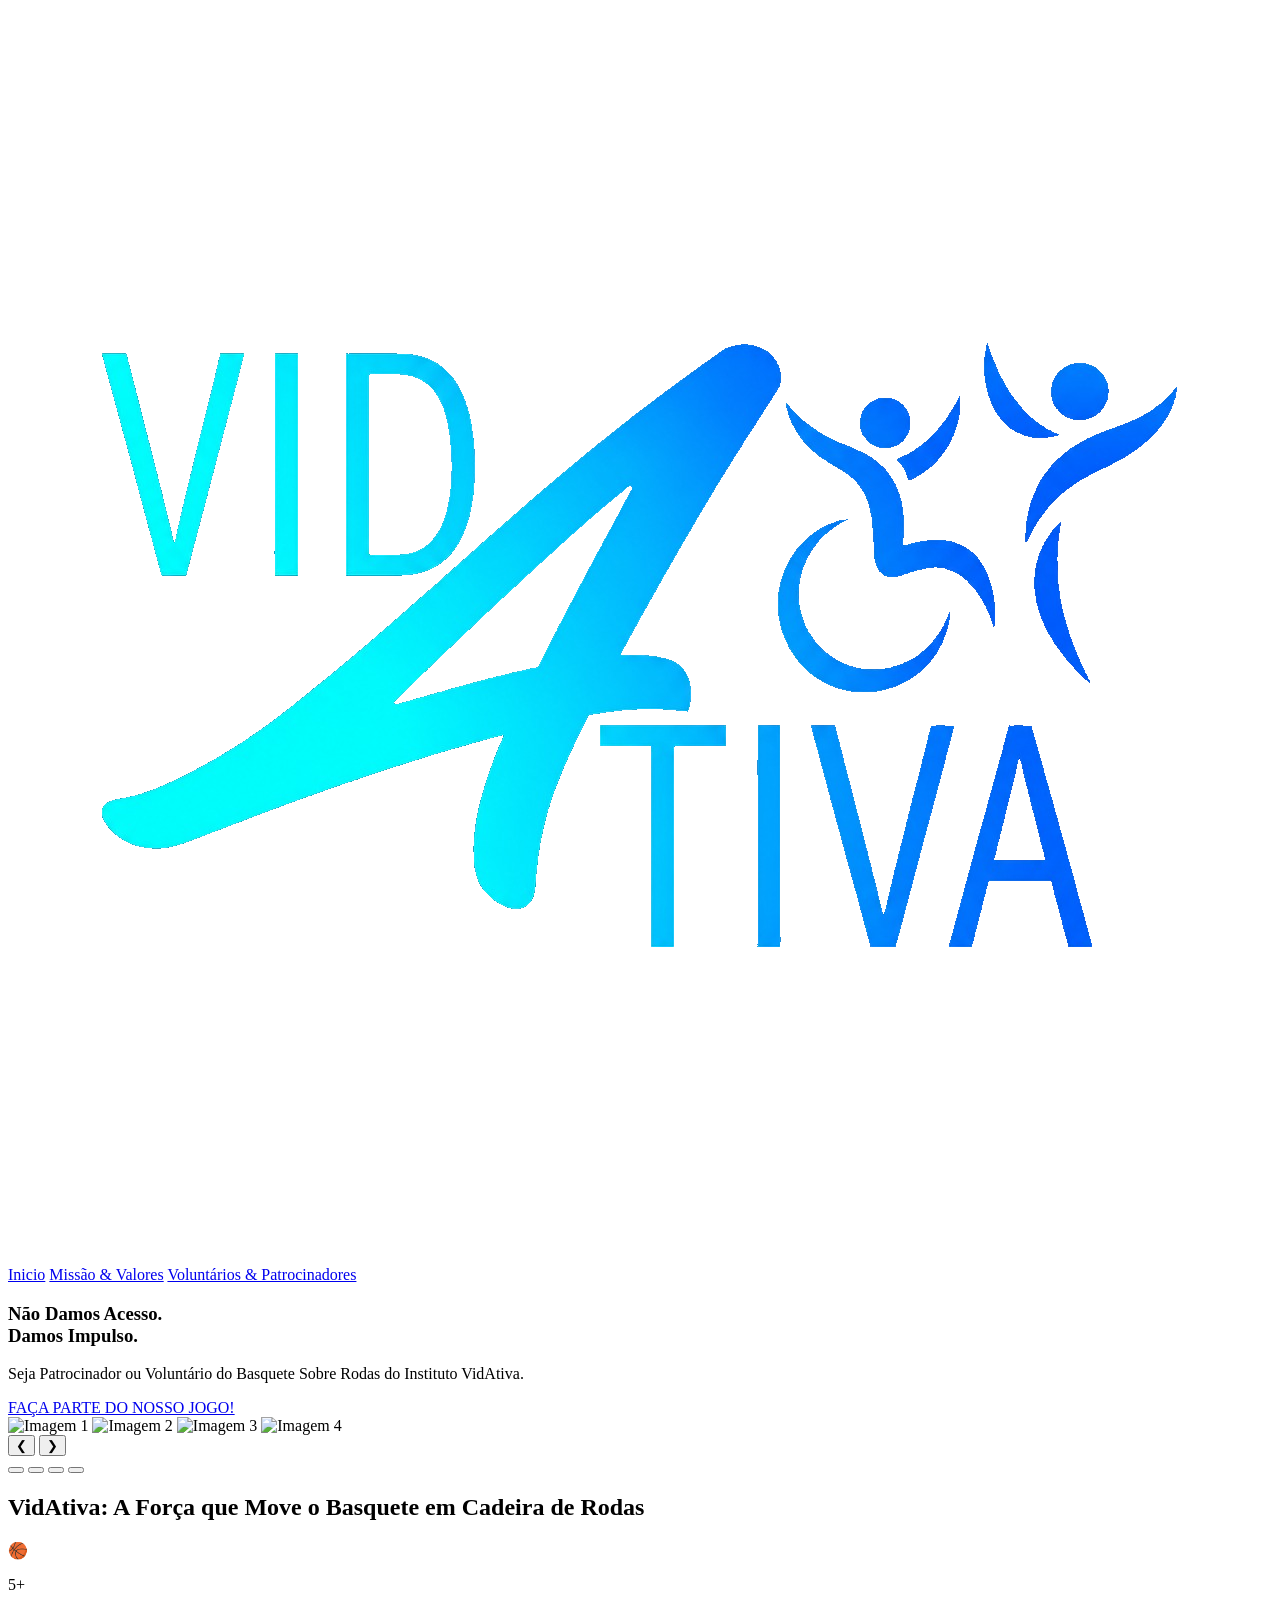
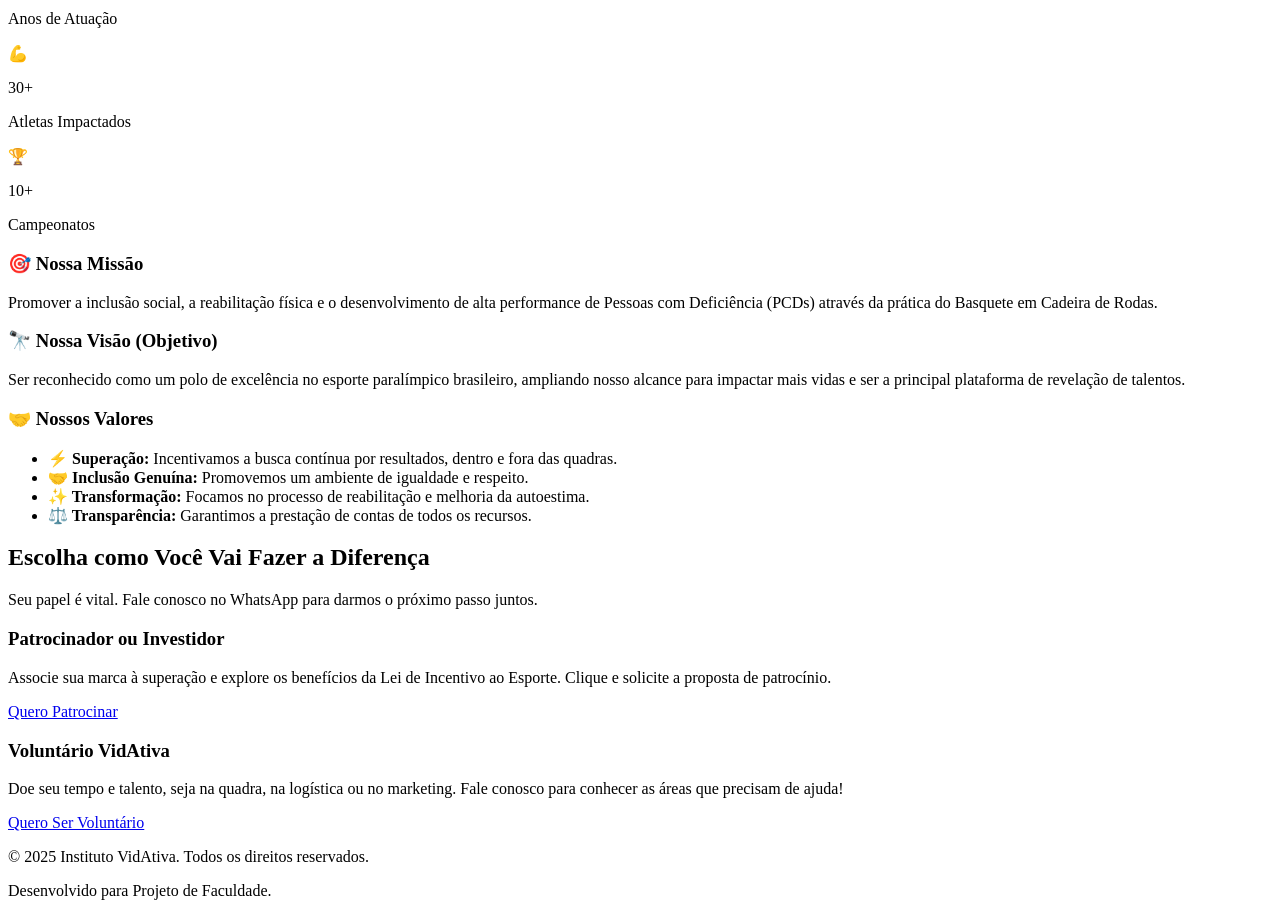
==== landing_page/index.html @ 42d29e3f "ajustando images" ====
<!DOCTYPE html>
<html lang="pt-BR">
<head>
    <meta charset="UTF-8">
    <meta name="viewport" content="width=device-width, initial-scale=1.0">
    <title>Instituto VidAtiva - Basquete Sobre Rodas</title>
    <link rel="icon" type="image/png" href="../images/vidativa.png">
    <link rel="stylesheet" href="styles.css">
    <link href="Montserrat" rel="stylesheet">
</head>
<body>

    <header class="header">
        <div class="logo">
            <a href="#" id="home">
                <img src="../images/vidativa.png" alt="logo">
            </a>
            <nav class="nav-menu">
                <a href="#inicio" class="nav-link">Inicio</a>
                <a href="#missao" class="nav-link">Missão & Valores</a>
                <a href="#inscricao" class="nav-link">Voluntários & Patrocinadores</a>
            </nav> 
        </div>
    </header>


    <section class="hero-section">
        <section id="inicio">
            <div class="hero-content">
                        <h1 class="hero-title">Não Damos Acesso.<br>Damos Impulso.</h1>
                        <p class="hero-subtitle">Seja Patrocinador ou Voluntário do Basquete Sobre Rodas do Instituto VidAtiva.</p>
                        <a href="#inscricao" class="cta-button">FAÇA PARTE DO NOSSO JOGO!</a>
            </section>
        </div>
        
        <div class="carousel-container">
                <div class="carousel-track">
                <!-- Solicitar as fotos ao Aldo, e colocar nessa Div do carousel -->
                <img src="https://picsum.photos/800/400?random=1" alt="Imagem 1" class="carousel-slide">
                <img src="https://picsum.photos/800/400?random=2" alt="Imagem 2" class="carousel-slide">
                <img src="https://picsum.photos/800/400?random=3" alt="Imagem 3" class="carousel-slide">
                <img src="https://picsum.photos/800/400?random=4" alt="Imagem 4" class="carousel-slide">
            </div>
            
            <div class="button-carousel">
                <button class="carousel-btn prev-btn">&#10094;</button>
                <button class="carousel-btn next-btn">&#10095;</button>
            </div>    
        
            <div class="carousel-nav">
                <button class="nav-dot active" data-index="0"></button>
                <button class="nav-dot" data-index="1"></button>
                <button class="nav-dot" data-index="2"></button>
                <button class="nav-dot" data-index="3"></button>
            </div>
        </div>
        <script src="carousel.js"></script>    
    </section>

    <section class="stats-section">
        <h2 class="section-title">VidAtiva: A Força que Move o Basquete em Cadeira de Rodas</h2>
        
        <div class="stats-container">
            
            <div class="stat-box">
                <div class="stat-icon">🏀</div> 
                <p class="stat-number">5+</p>
                <p class="stat-description">Anos de Atuação</p>
            </div>

            <div class="stat-box">
                <div class="stat-icon">💪</div> 
                <p class="stat-number">30+</p>
                <p class="stat-description">Atletas Impactados</p>
            </div>

            <div class="stat-box">
                <div class="stat-icon">🏆</div> 
                <p class="stat-number">10+</p>
                <p class="stat-description">Campeonatos</p>
            </div>
            
        </div>
    </section>

    <section class="mvv-section">
        <div class="mvv-container">

            <section id="missao">
                <div class="mvv-card">
                <h3 class="mvv-title">🎯 Nossa Missão</h3>
                <p>Promover a inclusão social, a reabilitação física e o desenvolvimento de alta performance de Pessoas com Deficiência (PCDs) através da prática do Basquete em Cadeira de Rodas.</p>
            </div>
            </section>
            
            <div class="mvv-card">
                <h3 class="mvv-title">🔭 Nossa Visão (Objetivo)</h3>
                <p>Ser reconhecido como um polo de excelência no esporte paralímpico brasileiro, ampliando nosso alcance para impactar mais vidas e ser a principal plataforma de revelação de talentos.</p>
            </div>

            <div class="mvv-card values-card">
                <h3 class="mvv-title">🤝 Nossos Valores</h3>
                <ul>
                    <li><strong>⚡ Superação:</strong> Incentivamos a busca contínua por resultados, dentro e fora das quadras.</li>
                    <li><strong>🤝 Inclusão Genuína:</strong> Promovemos um ambiente de igualdade e respeito.</li>
                    <li><strong>✨ Transformação:</strong> Focamos no processo de reabilitação e melhoria da autoestima.</li>
                    <li><strong>⚖️ Transparência:</strong> Garantimos a prestação de contas de todos os recursos.</li>
                </ul>
            </div>
        </div>
    </section>
    
    <section id="inscricao" class="inscricao-section">
        <h2 class="inscricao-title">Escolha como Você Vai Fazer a Diferença</h2>
        <p class="inscricao-subtitle">Seu papel é vital. Fale conosco no WhatsApp para darmos o próximo passo juntos.</p>
        
        <div class="escolha-container">
            
            <div class="escolha-card patrocinador-card">
                <h3>Patrocinador ou Investidor</h3>
                <p>Associe sua marca à superação e explore os benefícios da Lei de Incentivo ao Esporte. Clique e solicite a proposta de patrocínio.</p>
                
                <a href="https://wa.me/55DDDNÚMERO?text=Olá,%20tenho%20interesse%20em%20patrocinar%20o%20projeto%20Basquete%20Sobre%20Rodas.%20Gostaria%20de%20receber%20a%20proposta." 
                   class="btn-escolha cta-button" 
                   target="_blank">
                   Quero Patrocinar
                </a>
            </div>
            
            <div class="escolha-card voluntario-card">
                <h3>Voluntário VidAtiva</h3>
                <p>Doe seu tempo e talento, seja na quadra, na logística ou no marketing. Fale conosco para conhecer as áreas que precisam de ajuda!</p>
                
                <a href="https://wa.me/55DDDNÚMERO?text=Olá,%20gostaria%20de%20ser%20voluntário(a)%20no%20Instituto%20VidAtiva.%20Quais%20são%20as%20vagas%20abertas?" 
                   class="btn-escolha cta-button" 
                   target="_blank">
                   Quero Ser Voluntário
                </a>    
            </div>
        </div>
    </section>

    <footer class="footer">
        <p>&copy; 2025 Instituto VidAtiva. Todos os direitos reservados.</p>
        <p> Desenvolvido para Projeto de Faculdade.</p>
    </footer>
    
</body>
</html>
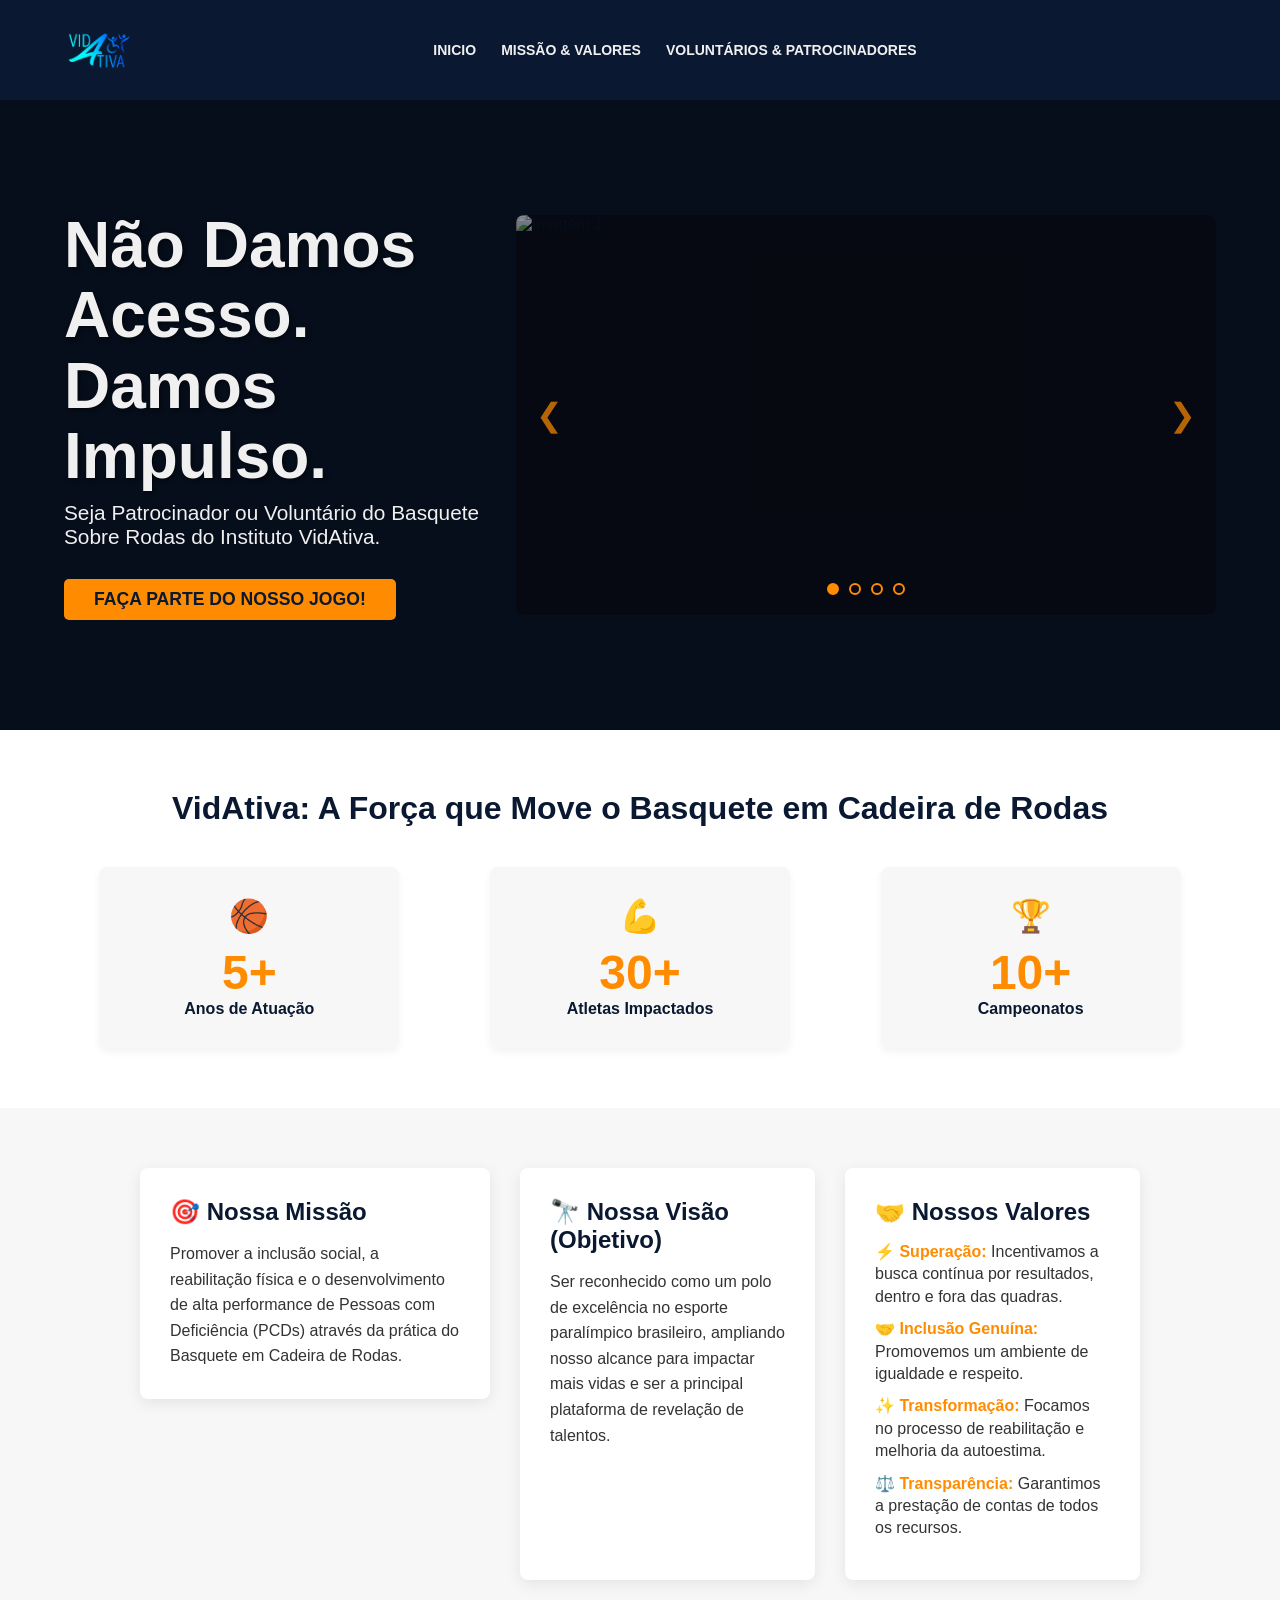
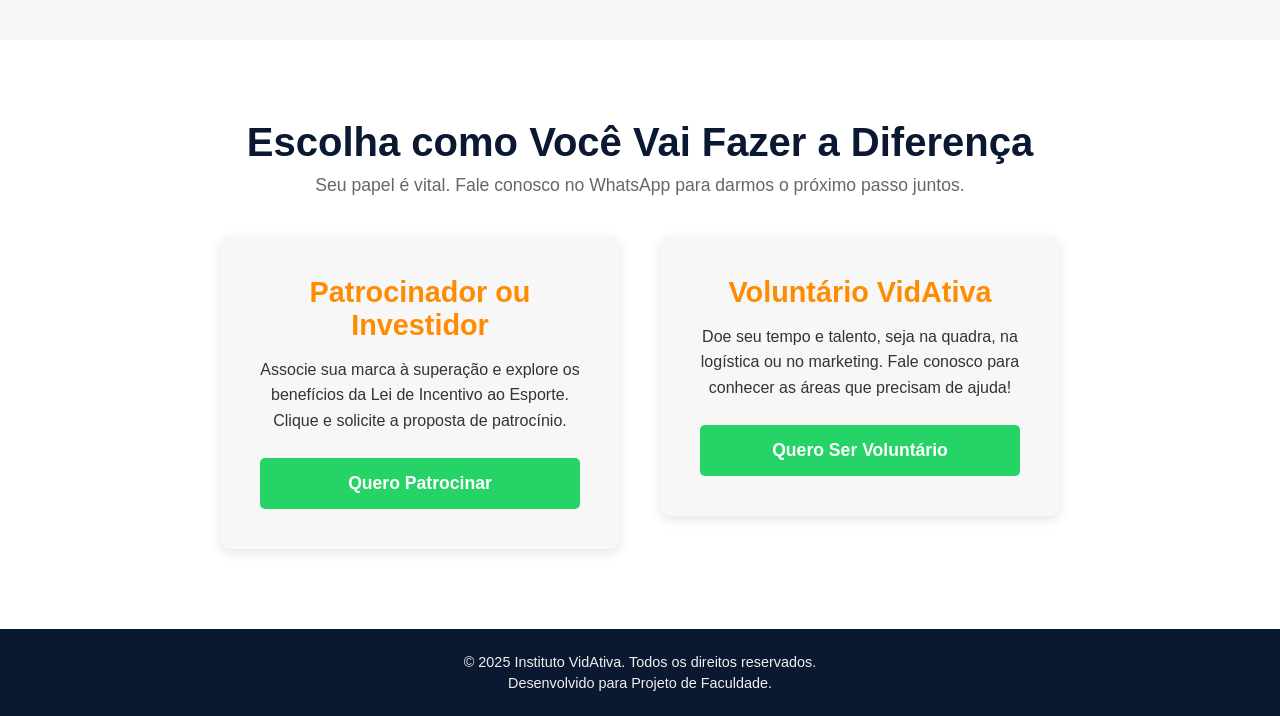
==== commit 5e3349bb: "Merge pull request #1 from joaopereiralm/main Alterações códigos" ====
--- a/landing_page/index.html
+++ b/landing_page/index.html
@@ -27,7 +27,7 @@
     <section class="hero-section">
         <section id="inicio">
             <div class="hero-content">
-                        <h1 class="hero-title">Não Damos Acesso.<br>Damos Impulso.</h1>
+                    <h1 class="hero-title">Não Damos Acesso.<br>Damos Impulso.</h1>
                         <p class="hero-subtitle">Seja Patrocinador ou Voluntário do Basquete Sobre Rodas do Instituto VidAtiva.</p>
                         <a href="#inscricao" class="cta-button">FAÇA PARTE DO NOSSO JOGO!</a>
             </section>
--- a/landing_page/styles.css
+++ b/landing_page/styles.css
@@ -0,0 +1,454 @@
+/* Definição de Cores */
+:root {
+    --primary-blue: #0A1931; /* Azul Escuro do fundo */
+    --secondary-blue: #00BFFF; /* Azul Ciano Vibrante */
+    --cta-orange: #FF8C00; /* Laranja do Botão */
+    --light-text: #F0F0F0; /* Texto Claro */
+}
+
+/* Reset Básico e Fontes */
+* {
+    margin: 0;
+    padding: 0;
+    box-sizing: border-box;
+}
+
+body {
+    font-family: 'Montserrat', sans-serif;
+    color: var(--primary-blue);
+    background-color: white;
+}
+
+html {
+    scroll-behavior: smooth; /* Faz a rolagem ser suave */
+    scrollbar-width: auto;
+}
+
+/* -------------------- SCROLLBAR -------------------- */
+
+::-webkit-scrollbar {
+    width: 12px; 
+}
+
+/* 2. O fundo da barra (Track) */
+::-webkit-scrollbar-track {
+    background: #0d1729;
+}
+
+/* 3. O "bastão" que se move (Thumb) */
+::-webkit-scrollbar-thumb {
+    background-color: #ff6b00; /* O laranja vibrante do seu botão "Faça Parte" */
+    border-radius: 6px;       /* Deixa o bastão com as pontas arredondadas */
+    border: 3px solid var(--primary-blue); /* Cria um espaçamento elegante usando a cor de fundo */
+}
+
+/* 4. Efeito ao passar o mouse na barra de rolagem */
+::-webkit-scrollbar-thumb:hover {
+    background-color: #e05e00; /* Um laranja levemente mais escuro ao passar o mouse */
+}
+
+/* -------------------- CAROUSEL -------------------- */
+
+/* Contêiner principal delimitando o espaço do retângulo vermelho */
+.carousel-container {
+    position: relative;
+    width: 100%;
+    max-width: 700px; 
+    height: 400px;
+    
+    margin-left: auto;
+    margin-right: 0;
+    
+    border-radius: 8px;
+    overflow: hidden;
+    background-color: #0b111e; 
+  }
+  
+  /* A trilha que vai se mover da direita para a esquerda */
+  .carousel-track {
+    display: flex;
+    width: 100%;
+    height: 100%;
+    transition: transform 0.5s ease-in-out; /* Animação suave de troca */
+  }
+  
+  .carousel-slide {
+    min-width: 100%;
+    height: 100%;
+    object-fit: cover; /* Garante que a imagem preencha o espaço sem distorcer */
+  }
+  
+  /* Botões de navegação (Setas) */
+  .carousel-btn {
+    position: absolute;
+    top: 50%;
+    transform: translateY(-50%);
+    background: transparent;
+    color: #ff8c00; /* Laranja combinando com o botão do design */
+    border: none;
+    font-size: 2rem;
+    cursor: pointer;
+    padding: 10px;
+    z-index: 10;
+    opacity: 0.7;
+    transition: opacity 0.3s ease;
+  }
+  
+  .carousel-btn:hover {
+    opacity: 1;
+  }
+  
+  .prev-btn { left: 10px; }
+  .next-btn { right: 10px; }
+  
+  /* Indicadores de baixo (Bolinhas) */
+  .carousel-nav {
+    position: absolute;
+    bottom: 20px;
+    left: 50%;
+    transform: translateX(-50%);
+    display: flex;
+    gap: 10px;
+    z-index: 10;
+  }
+  
+  .nav-dot {
+    width: 12px;
+    height: 12px;
+    border: 2px solid #ff8c00;
+    border-radius: 50%;
+    background: transparent;
+    cursor: pointer;
+    padding: 0;
+    transition: background 0.3s ease;
+  }
+  
+  .nav-dot.active {
+    background: #ff8c00; /* Preenche a bolinha ativa */
+  }
+  
+/* -------------------- CABEÇALHO -------------------- */
+.header {
+    background-color: var(--primary-blue);
+    padding: 15px 5%;
+    color: var(--light-text);
+
+    position: sticky;      /* Faz o elemento ficar fixo ao rolar a página */
+    top: 0;                /* Define que ele vai grudar exatamente no topo (0 pixels do topo) */
+    z-index: 1000;         /* Garante que o cabeçalho vai ficar por CIMA das imagens e outros conteúdos */
+}
+
+.logo {
+    display: flex;         /* Transforma em flexbox para alinhar os itens internos */
+    align-items: center;    /* Alinha verticalmente o menu (nav) com a imagem */
+    width: 100%;            /* Garante que o container ocupe toda a largura disponível */
+}
+
+.logo img {
+    height: 70px;          /* Mantém o tamanho da sua imagem */
+    display: block;        
+}
+
+/* -------------------- NAVEGADOR -------------------- */
+
+/* Menu Centralizado */
+.nav-menu {
+    display: flex;
+    justify-content: center; /* Alinha os links no centro do espaço disponível */
+    gap: 25px;               /* Espaçamento entre os links do menu */
+    flex-grow: 1;            /* Faz o menu ocupar o espaço restante */
+    text-align: center;
+}
+
+/* Estilização dos Links de Navegação */
+.nav-link {
+    font-family: 'Montserrat', sans-serif;
+    font-weight: 700;
+    color: #F0F0F0; 
+    text-decoration: none;
+    font-size: 14px;
+    text-transform: uppercase;
+    transition: color 0.3s ease;
+}
+
+/* Efeito de passar o mouse por cima do link */
+.nav-link:hover {
+    color: #ff6b00; 
+}
+
+/* -------------------- SEÇÃO HERO -------------------- */
+.hero-section {
+    position: relative;
+    height: 70vh;
+    display: flex;
+    align-items: center;
+    justify-content: flex-start;
+    padding: 0 5%;
+    
+    /* SUBSTITUIR PELA SUA IMAGEM: use uma foto de alta qualidade */
+    background-image: url('placeholder-atletas.jpg'); 
+    background-size: cover;
+    background-position: center;
+    background-color: var(--primary-blue); 
+}
+
+/* Camada escura sobre a imagem para o texto ter contraste */
+.hero-section::before {
+    content: "";
+    position: absolute;
+    top: 0;
+    left: 0;
+    width: 100%;
+    height: 100%;
+    background: rgba(0, 0, 0, 0.45);
+    z-index: 1;
+}
+
+.hero-content {
+    position: relative;
+    z-index: 2;
+    color: var(--light-text);
+    max-width: 600px;
+}
+
+.hero-title {
+    font-size: 4em;
+    font-weight: 750;
+    line-height: 1.1;
+    margin-bottom: 10px;
+    text-shadow: 2px 2px 4px rgba(0, 0, 0, 0.5);
+}
+
+.hero-subtitle {
+    font-size: 1.3em;
+    font-weight: 400;
+    margin-bottom: 30px;
+}
+
+.cta-button {
+    display: inline-block;
+    background-color: var(--cta-orange);
+    color: var(--primary-blue);
+    font-weight: 650;
+    text-decoration: none;
+    padding: 10px 30px;
+    border-radius: 5px;
+    transition: background-color 0.3s;
+    font-size: 1.1em;
+}
+
+.cta-button:hover {
+    background-color: #FFB347;
+}
+
+/* -------------------- SEÇÃO ESTATÍSTICAS -------------------- */
+.stats-section {
+    text-align: center;
+    padding: 60px 5%;
+}
+
+.section-title {
+    font-size: 2em;
+    font-weight: 700;
+    margin-bottom: 40px;
+    color: var(--primary-blue);
+}
+
+.stats-container {
+    display: flex;
+    justify-content: space-around;
+    gap: 20px;
+    flex-wrap: wrap;
+}
+
+.stat-box {
+    background-color: #f7f7f7;
+    padding: 30px 20px;
+    border-radius: 8px;
+    flex: 1;
+    min-width: 250px;
+    max-width: 300px;
+    box-shadow: 0 4px 8px rgba(0, 0, 0, 0.05);
+}
+
+.stat-icon {
+    font-size: 2em;
+    color: var(--secondary-blue);
+    margin-bottom: 10px;
+}
+
+.stat-number {
+    font-size: 3em;
+    font-weight: 900;
+    color: var(--cta-orange);
+}
+
+.stat-description {
+    font-size: 1em;
+    font-weight: 700;
+    color: var(--primary-blue);
+}
+
+/* -------------------- SEÇÃO MVV (MISSÃO, VISÃO E VALORES) -------------------- */
+.mvv-section {
+    padding: 60px 5%;
+    background-color: #F7F7F7; 
+}
+
+.mvv-container {
+    display: flex;
+    justify-content: center;
+    gap: 30px;
+    flex-wrap: wrap;
+    max-width: 1000px;
+    margin: 0 auto;
+}
+
+.mvv-card {
+    flex: 1;
+    min-width: 280px;
+    max-width: 350px;
+    background-color: white;
+    padding: 30px;
+    border-radius: 8px;
+    box-shadow: 0 4px 15px rgba(0, 0, 0, 0.08);
+    text-align: left;
+}
+
+.mvv-title {
+    font-size: 1.5em;
+    font-weight: 700;
+    color: var(--primary-blue);
+    margin-bottom: 15px;
+}
+
+.mvv-card p {
+    line-height: 1.6;
+    color: #333;
+}
+
+.values-card ul {
+    list-style: none;
+    padding: 0;
+}
+
+.values-card ul li {
+    margin-bottom: 10px;
+    line-height: 1.4;
+    color: #333;
+}
+
+.values-card ul li strong {
+    color: var(--cta-orange);
+    font-weight: 700;
+}
+
+/* -------------------- SEÇÃO DE INSCRIÇÃO E ESCOLHA -------------------- */
+.inscricao-section {
+    padding: 80px 5%;
+    text-align: center;
+    background-color: white;
+}
+
+.inscricao-title {
+    font-size: 2.5em;
+    color: var(--primary-blue);
+    margin-bottom: 10px;
+}
+
+.inscricao-subtitle {
+    font-size: 1.1em;
+    color: #666;
+    margin-bottom: 40px;
+}
+
+.escolha-container {
+    display: flex;
+    justify-content: center;
+    gap: 40px;
+}
+
+.escolha-card {
+    display: flex;
+    flex-direction: column;
+    height: 100%; /* Garante que os dois cards tenham a mesma altura total */
+    background-color: #f7f7f7;
+    padding: 40px;
+    border-radius: 10px;
+    max-width: 400px;
+    box-shadow: 0 4px 12px rgba(0, 0, 0, 0.1);
+    transition: transform 0.3s;
+}
+
+.escolha-card:hover {
+    transform: translateY(-5px);
+}
+
+.escolha-card h3 {
+    font-size: 1.8em;
+    color: var(--cta-orange);
+    margin-bottom: 15px;
+}
+
+.escolha-card p {
+    color: #333;
+    margin-bottom: 25px;
+    line-height: 1.6;
+    flex-grow: 1;
+}
+
+.btn-escolha {
+    /* Cor diferente para destacar o WhatsApp */
+    background-color: #25D366; /* Verde WhatsApp */
+    color: white;
+
+    /* ADICIONE ESTA LINHA: */
+    margin-top: auto; 
+    
+    /* Mantenha o resto das suas propriedades (padding, border-radius, etc.) */
+    display: inline-block;
+    padding: 15px 30px;
+    border-radius: 5px;
+    text-decoration: none;
+    font-weight: 700px;
+}
+
+.btn-escolha:hover {
+    background-color: #128C7E;
+}
+
+/* -------------------- RODAPÉ -------------------- */
+.footer {
+    display: block;
+    background-color: var(--primary-blue);
+    color: var(--light-text);
+    padding: 20px 5%;
+    text-align: center;
+    font-size: 0.9em;
+}
+
+.footer p {
+    margin: 5px 0;
+}
+
+/* -------------------- RESPONSIVIDADE (MOBILE) -------------------- */
+@media (max-width: 768px) {
+    .hero-title {
+        font-size: 2.5em;
+    }
+
+    .hero-subtitle {
+        font-size: 1em;
+    }
+    
+    .stats-container, .mvv-container, .escolha-container {
+        flex-direction: column;
+        align-items: center;
+        gap: 20px;
+    }
+    
+    .stat-box, .mvv-card, .escolha-card {
+        min-width: 90%;
+        margin-bottom: 10px;
+    }
+}
